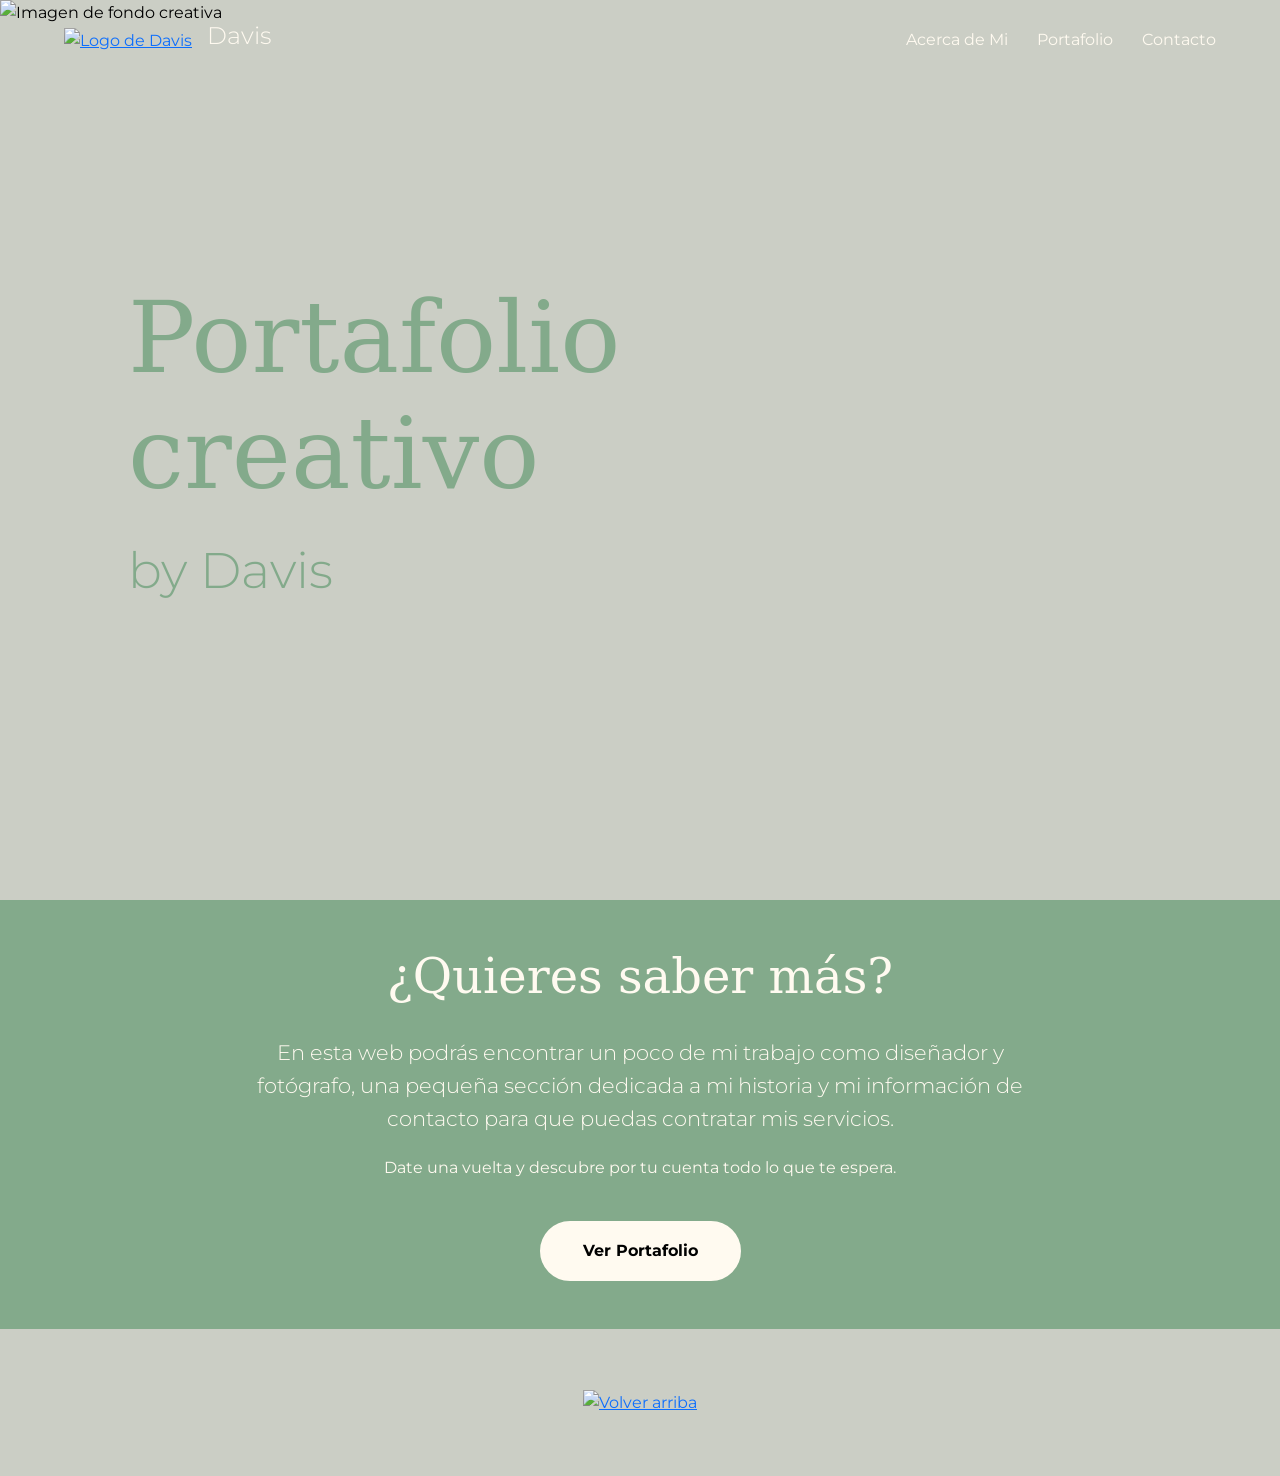
==== index.html @ 5896e536 "Add files via upload" ====
<!doctype html>
<html lang="es">
<head>
    <meta charset="utf-8">
    <title>Inicio | Portafolio de Davis</title>
	<!-- Favicon package generated by Favicon.im Generator -->
	<link rel="icon" type="image/x-icon" href="rsrcs/favicon.ico">
	
    <link href="https://cdn.jsdelivr.net/npm/bootstrap@5.3.3/dist/css/bootstrap.min.css" rel="stylesheet" integrity="sha384-QWTKZyjpPEjISv5WaRU9OFeRpok6YctnYmDr5pNlyT2bRjXh0JMhjY6hW+ALEwIH" crossorigin="anonymous">
    
    <link rel="stylesheet" href="inicio.css">
    <link href="https://fonts.googleapis.com/css2?family=Abril+Fatface&family=Montserrat:wght@300;400;700&display=swap" rel="stylesheet">
</head>
<body>
    
    <header class="encabezado">
        <div class="logotipo">
            <a href="inicio.html"> 
                <img src="rsrcs/Mariposa5.png" alt="Logo de Davis" class="logotipo-img">
            </a>
            <h2 class="logotipo-nombre">Davis</h2>
        </div>
        <nav class="navegacion">
            <a href="acerca.html" class="navegacion-enlace">Acerca de Mi</a>
            <a href="portafolio.html" class="navegacion-enlace">Portafolio</a>
            <a href="contacto.html" class="navegacion-enlace">Contacto</a>
        </nav>
    </header>

    <main>
        <section class="seccion-portada">
            <img src="rsrcs/497526911_3805428859747626_1744167629574728187_n.jpg" alt="Imagen de fondo creativa" class="imagen-fondo">
            <div class="capa-texto">
                <h1 class="titulo-hero">Portafolio<p></p>creativo<br><span>by Davis</span></h1>
            </div>
        </section>

        <section class="seccion-introduccion text-center py-5">
            <h2 class="titulo-secundario">¿Quieres saber más?</h2>
            
            <div class="contenedor-texto">
                <p class="texto-destacado">
                    En esta web podrás encontrar un poco de mi trabajo como diseñador y fotógrafo, una pequeña sección dedicada a mi historia y mi información de contacto para que puedas contratar mis servicios. 
                </p>
                <p class="texto-invitacion">
                    Date una vuelta y descubre por tu cuenta todo lo que te espera.
                </p>
            </div>

            <a href="portafolio.html" class="boton-portafolio btn btn-outline-dark">Ver Portafolio</a>
        </section>
    </main>

    <footer class="pie-pagina">
        <a href="#top">
   			 <img src="rsrcs/Mariposa5.png" alt="Volver arriba" style="width: 100px;">
		</a>
    </footer>

</body>
</html>
---- inicio.css ----
@charset "utf-8";

/* Vínculo al framework online (Animate.css) */
@import url('https://cdnjs.cloudflare.com/ajax/libs/animate.css/4.1.1/animate.min.css');

/* 1. CONFIGURACIÓN GLOBAL Y VARIABLES */
:root {
    --verde-suave: #83aa8b;
    --verde-oscuro: #2D3E33;
    --crema-fondo: #cbcec5;
    --blanco-floral: #fffaf0;
    --naranja-amarillo: #FFB331;
    --negro: #000000;
}

* {
    margin: 0;
    padding: 0;
    box-sizing: border-box;
}

body {
    font-family: 'Montserrat', sans-serif;
    background-color: var(--crema-fondo);
    color: var(--negro);
    overflow-x: hidden;
    line-height: 1.6;
}

/* 2. ENCABEZADO (Header)*/
.encabezado {
	background-image: url("rsrcs/franja.jpg");
    position: fixed;
    top: 0;
    width: 100%;
    z-index: 9999;
	color: var(--blanco-floral);
    display: flex;
    justify-content: space-between;
    align-items: center;
    padding: 10px 5%;
    height: 80px;
}

.logotipo {
    display: flex;
    align-items: center;
    gap: 15px;
}

.logotipo-img {
    height: 50px;
}

.logotipo-nombre {
    font-weight: 300;
    font-size: 1.5rem;
}

.navegacion-enlace {
    text-decoration: none;
    color: var(--blanco-floral);
    margin-left: 25px;
    transition: color 0.3s;
    font-weight: 400;
}

.navegacion-enlace:hover {
    color: var(--verde-suave);
}


/* 3. SECCIÓN DE PORTADA (Hero) */
.seccion-portada {
    position: relative;
    width: 100%;
    height: 100vh;
    margin-top: 0;
}

.imagen-fondo {
    width: 100%;
    height: 100%;
    object-fit: cover;
    object-position: top;
    display: block;
}

.capa-texto {
    position: absolute;
    top: 50%;
    left: 10%;
    transform: translateY(-50%);
    color: var(--verde-suave);
    z-index: 2;
}

.titulo-hero {
    font-family: Constantia, 'Lucida Bright', 'DejaVu Serif', Georgia, 'serif';
    font-size: 100px;
    line-height: 1;
    /* Estilo 1: Aplicación de animación del framework */
    animation: fadeInDown; 
    animation-duration: 1.5s;
}

.titulo-hero span {
    font-size: 0.5em;
    font-family: 'Montserrat', sans-serif;
    font-weight: 300;
}

/* 4. SECCIÓN DE INTRODUCCIÓN */
.seccion-introduccion {
    background-color: var(--verde-suave);
    color: var(--blanco-floral);
    padding: 100px 15%;
    text-align: center;
}

.titulo-secundario {
    font-family: Constantia, 'Lucida Bright', 'DejaVu Serif', Georgia, 'serif';
    font-size: 3rem;
    margin-bottom: 30px;
}

.contenedor-texto {
    max-width: 800px;
    margin: 0 auto 40px;
}

.texto-destacado {
    font-size: 1.3rem;
    font-weight: 300;
    margin-bottom: 20px;
}

/* Estilo para el enlace con apariencia de botón */
.boton-portafolio {
    display: inline-block;
    padding: 15px 40px;
    border: 3px solid var(--blanco-floral);
    border-radius: 50px;
    background: var(--blanco-floral);
    color: var(--negro);
    text-decoration: none;
    font-weight: 700;
    transition: all 0.3s ease;
    animation: pulse;
    animation-duration: 2s;
    animation-iteration-count: infinite;
}

.boton-portafolio:hover {
    background: var(--verde-suave);
	border: 3px solid var(--blanco-floral);
    color: white;
    transform: scale(1.05);
}

/* 5. PIE DE PÁGINA */
.pie-pagina {
    background-color: var(--crema-fondo);
    padding: 60px 0;
    text-align: center;
}

.logotipo-final {
    height: 100px;
    display: block;
    margin: 0 auto;
}

/* 6. RESPONSIVE */
@media (max-width: 768px) {
    .encabezado {
        padding: 0 20px;
    }
    
    .navegacion {
        gap: 10px;
    }
    
    .navegacion-enlace {
        font-size: 0.8rem;
    }
    
    .seccion-introduccion {
        padding: 60px 5%;
    }

    .titulo-hero {
        font-size: 60px;
    }
}
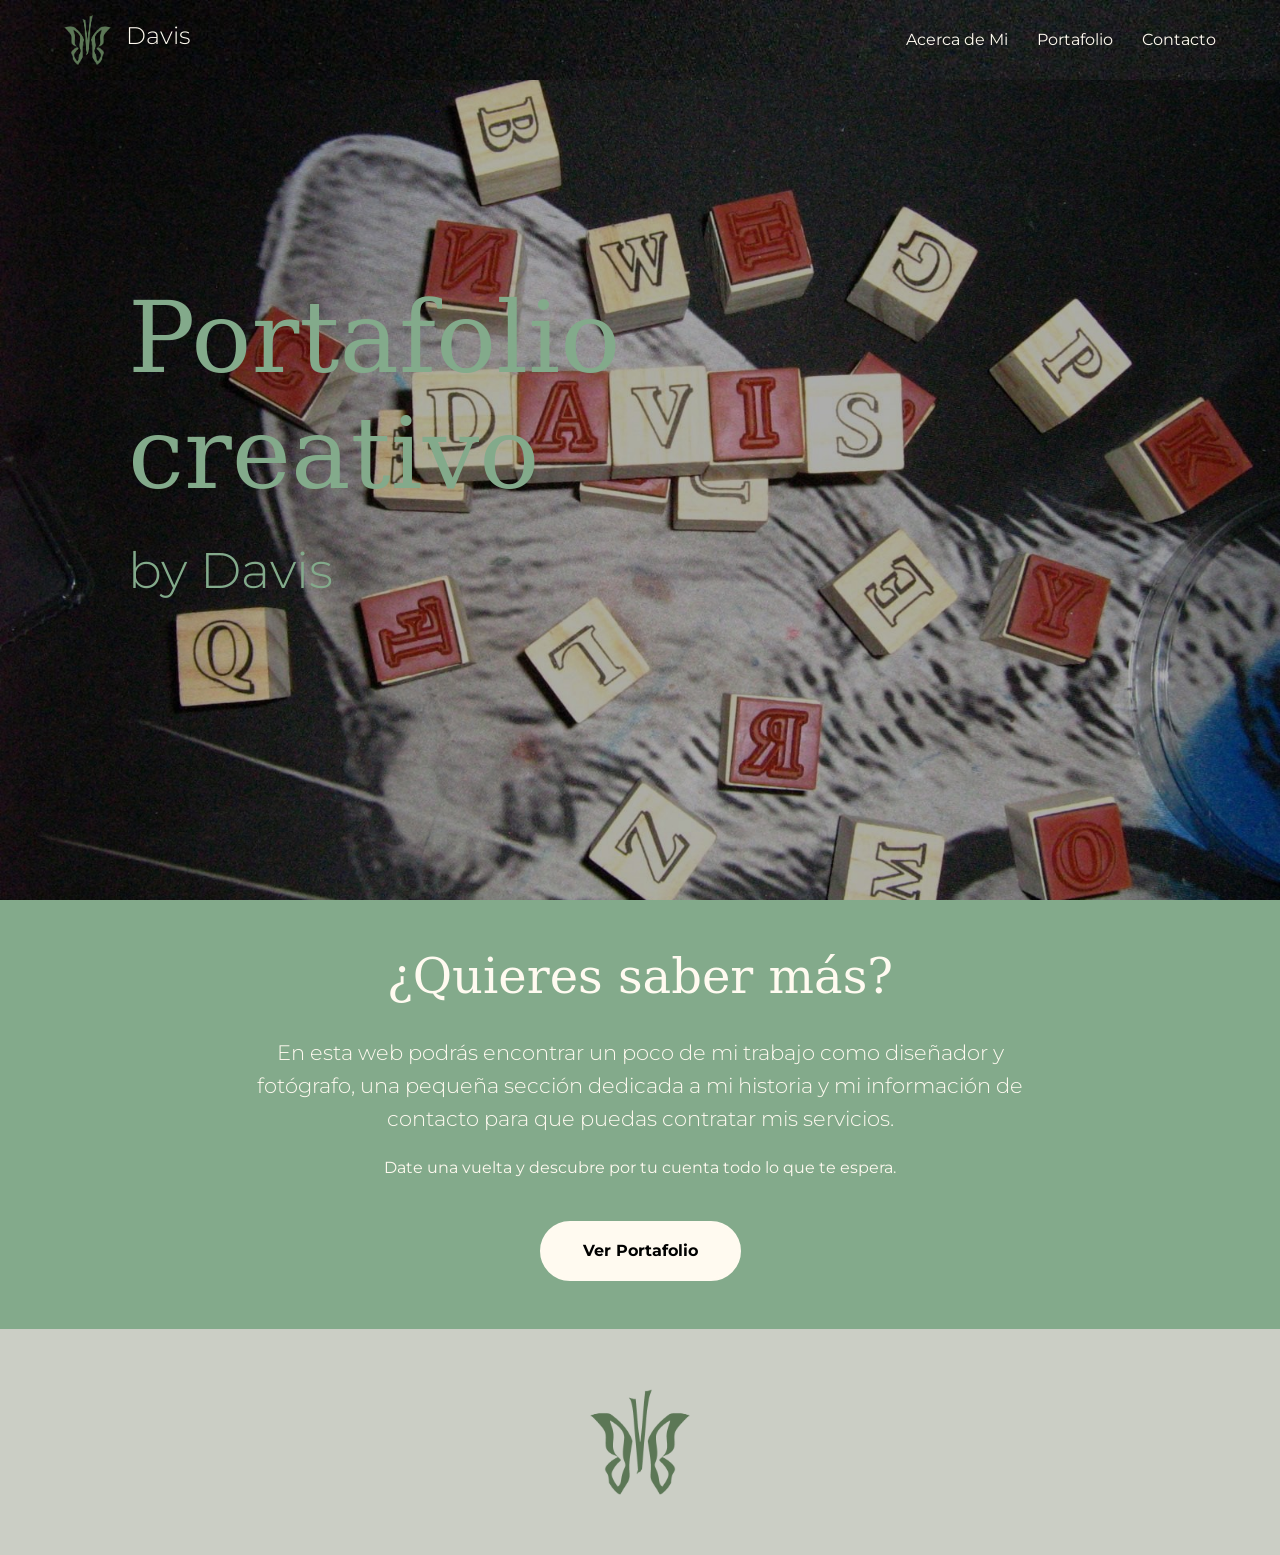
==== commit e4b814b8: "Update index.html" ====
--- a/index.html
+++ b/index.html
@@ -15,7 +15,7 @@
     
     <header class="encabezado">
         <div class="logotipo">
-            <a href="inicio.html"> 
+            <a href="index.html"> 
                 <img src="rsrcs/Mariposa5.png" alt="Logo de Davis" class="logotipo-img">
             </a>
             <h2 class="logotipo-nombre">Davis</h2>
@@ -58,4 +58,4 @@
     </footer>
 
 </body>
-</html>+</html>
